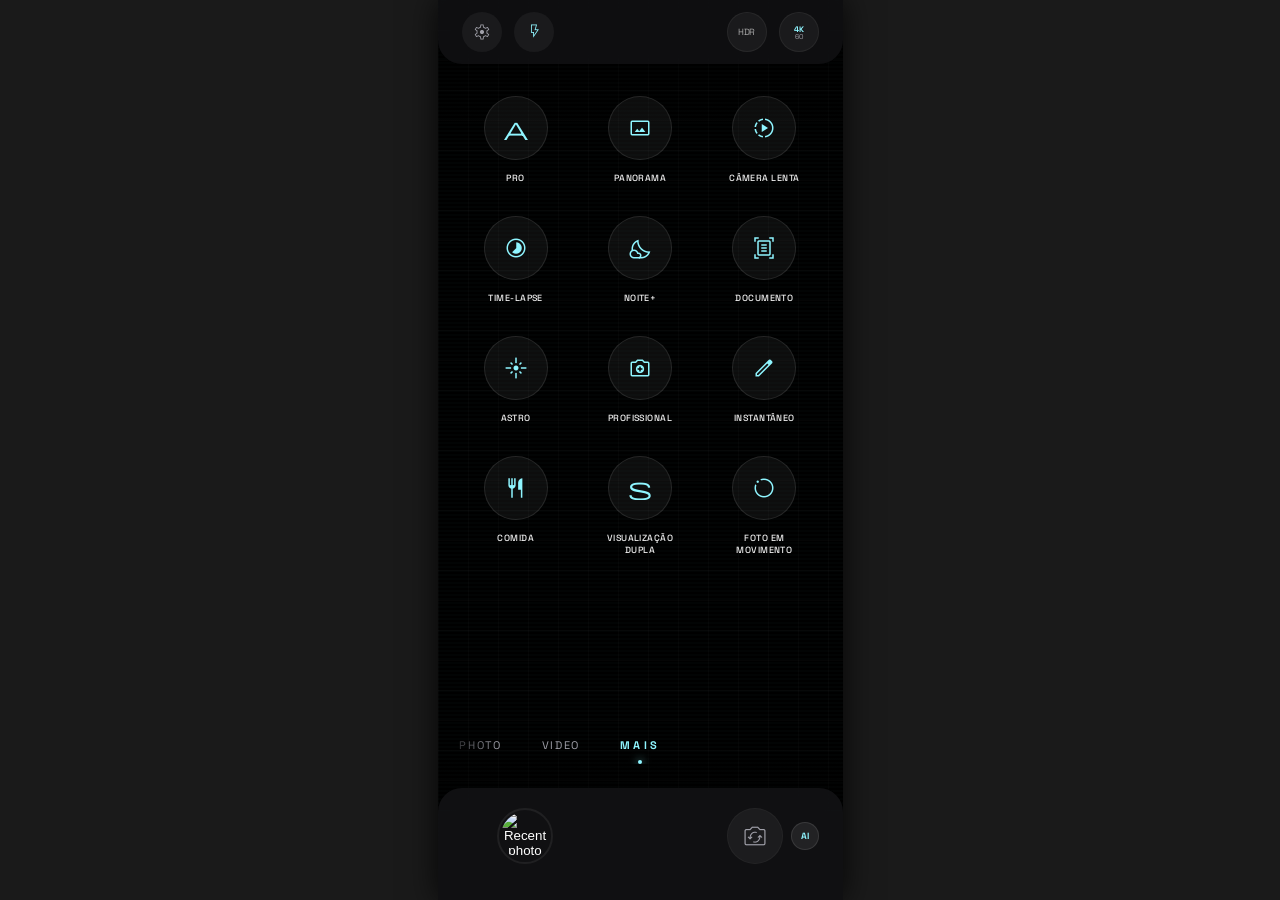
==== more.html @ 6287ccce "the english version" ====
<!DOCTYPE html>
<html lang="en">

<head>
    <meta charset="utf-8">
    <meta name="viewport" content="width=device-width, initial-scale=1.0, maximum-scale=1.0, user-scalable=no">
    <title>JOVI - Precision Camera</title>

    <!-- Fonts -->
    <link rel="preconnect" href="https://fonts.googleapis.com">
    <link rel="preconnect" href="https://fonts.gstatic.com" crossorigin>
    <link
        href="https://fonts.googleapis.com/css2?family=Inter:wght@400;500;600&family=Space+Grotesk:wght@300;400;500;700&display=swap"
        rel="stylesheet">
    <link href="https://fonts.googleapis.com/css2?family=Material+Symbols+Outlined:wght,FILL@100..700,0..1&display=swap"
        rel="stylesheet">

    <!-- Styles -->
    <link rel="stylesheet" href="src/css/style.css">
</head>

<body class="app-wrapper">
    <!-- App Container -->
    <main class="app-container" id="camera-app">
        <!-- Viewfinder Layer -->
        <div class="viewfinder-layer">
            <div class="grid-pattern"></div>

            <!-- More Modes Content (Replacing Image) -->
            <div class="more-viewfinder-grid">
                <div class="modes-grid">
                    <div class="mode-option">
                        <div class="mode-icon-wrapper"><span class="material-symbols-outlined">aperture</span></div>
                        <span class="mode-label">PRO</span>
                    </div>
                    <div class="mode-option">
                        <div class="mode-icon-wrapper"><span class="material-symbols-outlined">panorama</span></div>
                        <span class="mode-label">PANORAMA</span>
                    </div>
                    <div class="mode-option">
                        <div class="mode-icon-wrapper"><span class="material-symbols-outlined">slow_motion_video</span>
                        </div>
                        <span class="mode-label">CÂMERA LENTA</span>
                    </div>
                    <div class="mode-option">
                        <div class="mode-icon-wrapper"><span class="material-symbols-outlined">timelapse</span></div>
                        <span class="mode-label">TIME-LAPSE</span>
                    </div>
                    <div class="mode-option">
                        <div class="mode-icon-wrapper"><span class="material-symbols-outlined">nights_stay</span></div>
                        <span class="mode-label">NOITE+</span>
                    </div>
                    <div class="mode-option">
                        <div class="mode-icon-wrapper"><span class="material-symbols-outlined">document_scanner</span>
                        </div>
                        <span class="mode-label">DOCUMENTO</span>
                    </div>
                    <div class="mode-option">
                        <div class="mode-icon-wrapper"><span class="material-symbols-outlined">flare</span></div>
                        <span class="mode-label">ASTRO</span>
                    </div>
                    <div class="mode-option">
                        <div class="mode-icon-wrapper"><span class="material-symbols-outlined">camera_enhance</span>
                        </div>
                        <span class="mode-label">PROFISSIONAL</span>
                    </div>
                    <div class="mode-option">
                        <div class="mode-icon-wrapper"><span class="material-symbols-outlined">edit</span></div>
                        <span class="mode-label">INSTANTÂNEO</span>
                    </div>
                    <div class="mode-option">
                        <div class="mode-icon-wrapper"><span class="material-symbols-outlined">restaurant</span></div>
                        <span class="mode-label">COMIDA</span>
                    </div>
                    <div class="mode-option">
                        <div class="mode-icon-wrapper"><span class="material-symbols-outlined">split_screen</span></div>
                        <span class="mode-label">VISUALIZAÇÃO DUPLA</span>
                    </div>
                    <div class="mode-option">
                        <div class="mode-icon-wrapper"><span class="material-symbols-outlined">motion_photos_on</span>
                        </div>
                        <span class="mode-label">FOTO EM MOVIMENTO</span>
                    </div>
                </div>
            </div>

            <div class="scanline" aria-hidden="true"></div>
            <div class="viewfinder-overlay" aria-hidden="true"></div>
        </div>

        <!-- Top Navigation -->
        <header>
            <div class="header-group">
                <button class="icon-btn" aria-label="Settings">
                    <span class="material-symbols-outlined">settings</span>
                </button>
                <button class="icon-btn primary" aria-label="Flash">
                    <span class="material-symbols-outlined">flash_on</span>
                </button>
            </div>

            <div class="header-group">
                <button class="status-badge" aria-label="HDR settings">
                    <span class="badge-text-hdr">HDR</span>
                </button>
                <button class="status-badge" aria-label="Resolution and framerate">
                    <div class="badge-resolution">
                        <span class="res-main">4K</span>
                        <span class="res-sub">60</span>
                    </div>
                </button>
            </div>
        </header>

        <!-- Mode Picker -->
        <nav class="mode-picker" aria-label="Camera Modes">
            <div class="mode-list">
                <button class="mode-item" onclick="location.href='index.html'">Night</button>
                <button class="mode-item" onclick="location.href='index.html'">Portrait</button>
                <button class="mode-item" onclick="location.href='index.html'">Photo</button>
                <button class="mode-item" onclick="location.href='index.html'">Video</button>
                <button class="mode-item active">Mais</button>
            </div>
        </nav>

        <!-- Bottom Navigation -->
        <footer>
            <!-- Gallery -->
            <button class="gallery-btn" aria-label="Open Gallery">
                <img alt="Recent photo preview" class="gallery-img"
                    src="https://lh3.googleusercontent.com/aida-public/[base64]">
            </button>

            <!-- Shutter (Empty space for more screen, or keep it?) -->
            <div class="shutter-container" style="opacity: 0; pointer-events: none;">
                <div class="shutter-glow" aria-hidden="true"></div>
                <button class="shutter-btn" aria-label="Take photo">
                    <div class="shutter-inner">
                        <div class="shutter-core"></div>
                    </div>
                </button>
            </div>

            <!-- Flip Camera & AI -->
            <div class="flip-wrapper">
                <button class="flip-btn" aria-label="Switch camera">
                    <span class="material-symbols-outlined">flip_camera_ios</span>
                </button>
                <button class="ai-btn" aria-label="AI Mode">AI</button>
            </div>
        </footer>


    </main>

    <script src="src/js/script.js"></script>
    <script>
        // Ensure "Mais" is centered on load
        document.addEventListener('DOMContentLoaded', () => {
            const activeMode = document.querySelector('.mode-item.active');
            if (activeMode) activeMode.scrollIntoView({ inline: 'center' });
        });
    </script>
</body>

</html>
---- src/css/style.css ----
:root {
    --primary: #8ff5ff;
    --primary-container: #00eefc;
    --background: #0e0e0e;
    --surface-lowest: #000000;
    --surface-container: #191919;
    --on-surface: #ffffff;
    --on-surface-variant: #ababab;
    --outline-variant: rgba(72, 72, 72, 0.3);
    --zinc-900: #18181b;
    --white-5: rgba(255, 255, 255, 0.05);
    --white-10: rgba(255, 255, 255, 0.1);
    --white-20: rgba(255, 255, 255, 0.2);
    
    --font-headline: 'Space Grotesk', sans-serif;
    --font-body: 'Inter', sans-serif;
}

* {
    margin: 0;
    padding: 0;
    box-sizing: border-box;
}

body {
    background-color: #1a1a1a;
    color: var(--on-surface);
    font-family: var(--font-body);
    overflow: hidden;
    user-select: none;
    -webkit-user-select: none;
}

.app-wrapper {
    display: flex;
    justify-content: center;
    align-items: center;
    width: 100vw;
    width: 100dvw;
    height: 100vh;
    height: 100dvh;
}

.app-container {
    position: relative;
    aspect-ratio: 1260 / 2800;
    height: 100%;
    max-height: 100dvh;
    max-width: 100dvw;
    overflow: hidden;
    background-color: var(--surface-lowest);
    box-shadow: 0 0 30px rgba(0,0,0,0.8);
}

@media (max-aspect-ratio: 1260/2800) {
    .app-container {
        height: auto;
        width: 100%;
        box-shadow: none;
    }
}

/* Viewfinder */
.viewfinder-layer {
    position: absolute;
    inset: 0;
    z-index: 0;
    overflow: hidden;
    background-color: var(--surface-lowest);
}

.camera-view {
    position: absolute;
    inset: 0;
    width: 100%;
    height: 100%;
    object-fit: cover;
    transition: transform 0.5s ease-in-out;
}

.scanline {
    position: absolute;
    inset: 0;
    background: linear-gradient(to bottom, transparent 50%, rgba(143, 245, 255, 0.05) 50%);
    background-size: 100% 4px;
    opacity: 0.3;
    pointer-events: none;
}

.viewfinder-overlay {
    position: absolute;
    inset: 0;
    background: linear-gradient(to bottom, rgba(0,0,0,0.4) 0%, rgba(0,0,0,0) 20%, rgba(0,0,0,0) 80%, rgba(0,0,0,0.6) 100%);
    pointer-events: none;
}

/* Header */
header {
    position: absolute;
    top: 0;
    width: 100%;
    z-index: 50;
    display: flex;
    justify-content: space-between;
    align-items: center;
    padding: 0 1.5rem;
    height: 4rem;
    background-color: rgba(24, 24, 27, 0.6);
    backdrop-filter: blur(20px);
    -webkit-backdrop-filter: blur(20px);
    border-bottom-left-radius: 1.5rem;
    border-bottom-right-radius: 1.5rem;
}

.header-group {
    display: flex;
    align-items: center;
    gap: 0.75rem;
}

/* Buttons */
button {
    background: none;
    border: none;
    cursor: pointer;
    color: inherit;
    transition: all 0.2s ease;
    display: flex;
    align-items: center;
    justify-content: center;
    outline: none;
}

.icon-btn {
    width: 2.5rem;
    height: 2.5rem;
    border-radius: 50%;
    background-color: var(--white-5);
    color: #a1a1aa;
}

.icon-btn:active {
    transform: scale(0.9);
    background-color: var(--white-20);
}

.icon-btn.primary {
    color: var(--primary);
}

.status-badge {
    width: 2.5rem;
    height: 2.5rem;
    border-radius: 50%;
    background-color: var(--white-5);
    border: 1px solid var(--outline-variant);
}

.status-badge:active {
    transform: scale(0.9);
    background-color: var(--white-20);
}

.badge-text-hdr {
    font-family: var(--font-headline);
    font-size: 9px;
    letter-spacing: -0.025em;
    color: var(--on-surface-variant);
}

.badge-resolution {
    display: flex;
    flex-direction: column;
    align-items: center;
}

.res-main {
    font-family: var(--font-headline);
    font-size: 8px;
    color: var(--primary);
    font-weight: bold;
    line-height: 1;
}

.res-sub {
    font-family: var(--font-headline);
    font-size: 7px;
    color: #a1a1aa;
    line-height: 1;
}

/* Mode Picker */
.mode-picker {
    position: absolute;
    bottom: 8.5rem;
    width: 100%;
    z-index: 40;
    overflow: hidden;
}

.mode-list {
    display: flex;
    align-items: center;
    gap: 2.5rem;
    padding: 0 50%; /* Allow first/last items to center */
    overflow-x: auto;
    scrollbar-width: none;
    -ms-overflow-style: none;
    scroll-snap-type: x mandatory;
    mask-image: linear-gradient(to right, transparent, black 15%, black 85%, transparent);
    -webkit-mask-image: linear-gradient(to right, transparent, black 15%, black 85%, transparent);
}

.mode-list::-webkit-scrollbar {
    display: none;
}

.mode-item {
    color: #a1a1aa;
    font-family: var(--font-headline);
    font-size: 11px;
    letter-spacing: 0.15em;
    text-transform: uppercase;
    white-space: nowrap;
    scroll-snap-align: center;
    position: relative;
    padding-bottom: 0.75rem;
    flex-shrink: 0;
    transition: all 0.3s ease;
}

.mode-item:hover {
    color: var(--on-surface);
}

.mode-item.active {
    color: var(--primary);
    font-weight: bold;
    letter-spacing: 0.3em;
}

.mode-item.active::after {
    content: '';
    position: absolute;
    bottom: 0;
    left: 50%;
    transform: translateX(-50%);
    width: 4px;
    height: 4px;
    background-color: var(--primary);
    border-radius: 50%;
    box-shadow: 0 0 8px var(--primary);
}

/* Bottom Navigation */
footer {
    position: absolute;
    bottom: 0;
    width: 100%;
    z-index: 50;
    display: flex;
    justify-content: space-around;
    align-items: center;
    padding: 1rem 2rem 2rem;
    background-color: rgba(24, 24, 27, 0.7);
    backdrop-filter: blur(30px);
    -webkit-backdrop-filter: blur(30px);
    border-top-left-radius: 1.5rem;
    border-top-right-radius: 1.5rem;
}

.flip-wrapper {
    position: relative;
    width: 3.5rem;
    height: 3.5rem;
    display: flex;
    align-items: center;
    justify-content: center;
}

.ai-btn {
    position: absolute;
    left: 100%;
    margin-left: 0.5rem;
    width: 1.75rem;
    height: 1.75rem;
    border-radius: 50%;
    background-color: rgba(255, 255, 255, 0.08);
    color: var(--primary);
    font-size: 9px;
    font-weight: 700;
    font-family: var(--font-headline);
    border: 1px solid rgba(255, 255, 255, 0.1);
    transition: all 0.2s ease;
    display: flex;
    align-items: center;
    justify-content: center;
    cursor: pointer;
}

.ai-btn:active {
    transform: scale(0.9);
    background-color: rgba(255, 255, 255, 0.2);
}

.gallery-btn {
    width: 3.5rem;
    height: 3.5rem;
    border-radius: 50%;
    overflow: hidden;
    border: 2px solid var(--outline-variant);
    padding: 2px;
}

.gallery-btn:hover {
    transform: scale(1.1);
}

.gallery-img {
    width: 100%;
    height: 100%;
    object-fit: cover;
    border-radius: 50%;
}

.shutter-container {
    position: relative;
    display: flex;
    align-items: center;
    justify-content: center;
}

.shutter-glow {
    position: absolute;
    width: 5rem;
    height: 5rem;
    border-radius: 50%;
    border: 1px solid rgba(143, 245, 255, 0.2);
    animation: pulse 2s infinite;
    pointer-events: none;
}

.shutter-btn {
    width: 4rem;
    height: 4rem;
    border-radius: 50%;
    background: linear-gradient(to bottom right, var(--primary), var(--primary-container));
    box-shadow: 0 0 20px rgba(0, 240, 255, 0.4);
}

.shutter-btn:active {
    transform: scale(0.95);
    box-shadow: inset 0 0 10px rgba(0,0,0,0.2);
}

.shutter-inner {
    width: 3.5rem;
    height: 3.5rem;
    border: 2px solid rgba(0, 0, 0, 0.1);
    border-radius: 50%;
    display: flex;
    align-items: center;
    justify-content: center;
}

.shutter-core {
    width: 3rem;
    height: 3rem;
    background-color: rgba(255, 255, 255, 0.2);
    border-radius: 50%;
}

.flip-btn {
    width: 3.5rem;
    height: 3.5rem;
    border-radius: 50%;
    background-color: var(--white-5);
    border: 1px solid rgba(72, 72, 72, 0.2);
    color: #a1a1aa;
}

.flip-btn:hover {
    transform: scale(1.1);
}

.flip-btn:active {
    transform: scale(0.9);
    color: var(--primary);
}

/* Icons */
.material-symbols-outlined {
    font-variation-settings: 'FILL' 0, 'wght' 200, 'GRAD' 0, 'opsz' 24;
    font-size: 20px;
}

.flip-btn .material-symbols-outlined {
    font-size: 28px;
}

@keyframes pulse {
    0% { transform: scale(1); opacity: 0.5; }
    50% { transform: scale(1.1); opacity: 0.2; }
    100% { transform: scale(1); opacity: 0.5; }
}
/* More Screen Grid (Inside Viewfinder) */
.more-viewfinder-grid {
    position: absolute;
    inset: 0;
    z-index: 1;
    display: flex;
    flex-direction: column;
    padding: 6rem 1.5rem 12rem;
    overflow-y: auto;
    scrollbar-width: none;
}

.more-viewfinder-grid::-webkit-scrollbar {
    display: none;
}

.modes-grid {
    display: grid;
    grid-template-columns: repeat(3, 1fr);
    gap: 2rem 1rem;
    width: 100%;
}

.mode-option {
    display: flex;
    flex-direction: column;
    align-items: center;
    gap: 0.75rem;
    cursor: pointer;
    transition: transform 0.2s ease;
}

.mode-option:active {
    transform: scale(0.9);
}

.mode-icon-wrapper {
    width: 4rem;
    height: 4rem;
    border-radius: 50%;
    background-color: rgba(255, 255, 255, 0.05);
    border: 1px solid rgba(255, 255, 255, 0.1);
    display: flex;
    align-items: center;
    justify-content: center;
    color: var(--primary);
}

.mode-icon-wrapper .material-symbols-outlined {
    font-size: 24px;
    font-variation-settings: 'FILL' 0, 'wght' 300;
    display: inline-block;
    width: 24px;
    height: 24px;
    overflow: hidden;
}

.mode-label {
    font-family: var(--font-headline);
    font-size: 9px;
    letter-spacing: 0.05em;
    text-transform: uppercase;
    text-align: center;
    color: #efefef;
    font-weight: 500;
    max-width: 80px;
}

/* Background Grid (Subtle) */
.grid-pattern {
    position: absolute;
    inset: 0;
    background-image: 
        linear-gradient(rgba(255, 255, 255, 0.02) 1px, transparent 1px),
        linear-gradient(90deg, rgba(255, 255, 255, 0.02) 1px, transparent 1px);
    background-size: 30px 30px;
    pointer-events: none;
    z-index: 0;
}

/* Transitions */
.viewfinder-layer {
    transition: filter 0.5s cubic-bezier(0.4, 0, 0.2, 1);
}

.mode-transitioning .viewfinder-layer {
    filter: blur(10px) brightness(0.5);
}

/* ========================= */
/* AI Chat Overlay            */
/* ========================= */

.ai-overlay {
    position: absolute;
    inset: 0;
    z-index: 200;
    display: flex;
    align-items: flex-end;
    opacity: 0;
    pointer-events: none;
    transition: opacity 0.35s ease;
    overflow: hidden;
}

.ai-overlay.ai-overlay-visible {
    opacity: 1;
    pointer-events: auto;
}

.ai-panel {
    width: 100%;
    height: 85%;
    display: flex;
    flex-direction: column;
    background: rgba(10, 10, 12, 0.78);
    backdrop-filter: blur(24px);
    -webkit-backdrop-filter: blur(24px);
    border-top-left-radius: 1.5rem;
    border-top-right-radius: 1.5rem;
    border-top: 1px solid rgba(143, 245, 255, 0.1);
    transform: translateY(100%);
    transition: transform 0.4s cubic-bezier(0.32, 0.72, 0, 1);
}

.ai-overlay.ai-overlay-visible .ai-panel {
    transform: translateY(0);
}

/* Header */
.ai-header {
    display: flex;
    align-items: center;
    justify-content: space-between;
    padding: 1.25rem 1.5rem 1rem;
    border-bottom: 1px solid rgba(255, 255, 255, 0.06);
    flex-shrink: 0;
}

.ai-header-left {
    display: flex;
    align-items: center;
    gap: 0.75rem;
}

.ai-logo {
    width: 1.75rem;
    height: 1.75rem;
    border-radius: 50%;
    background: linear-gradient(135deg, var(--primary), var(--primary-container));
    color: #000;
    font-size: 9px;
    font-weight: 800;
    font-family: var(--font-headline);
    display: flex;
    align-items: center;
    justify-content: center;
}

.ai-title {
    font-family: var(--font-headline);
    font-size: 14px;
    font-weight: 600;
    letter-spacing: 0.1em;
    color: var(--on-surface);
}

.ai-close-btn {
    width: 2rem;
    height: 2rem;
    border-radius: 50%;
    background: rgba(255, 255, 255, 0.06);
    color: var(--on-surface-variant);
}

.ai-close-btn:active {
    transform: scale(0.9);
    background: var(--white-20);
}

.ai-close-btn .material-symbols-outlined {
    font-size: 18px;
}

/* Messages Area */
.ai-messages {
    flex: 1;
    overflow-y: auto;
    padding: 1.25rem 1rem;
    display: flex;
    flex-direction: column;
    gap: 1rem;
    scrollbar-width: none;
}

.ai-messages::-webkit-scrollbar {
    display: none;
}

.ai-msg {
    display: flex;
    align-items: flex-start;
    gap: 0.6rem;
    max-width: 90%;
    animation: aiMsgIn 0.3s ease-out;
}

.ai-msg-bot {
    align-self: flex-start;
}

.ai-msg-user {
    align-self: flex-end;
    flex-direction: row-reverse;
}

.ai-avatar {
    width: 1.5rem;
    height: 1.5rem;
    border-radius: 50%;
    background: linear-gradient(135deg, var(--primary), var(--primary-container));
    color: #000;
    font-size: 7px;
    font-weight: 800;
    font-family: var(--font-headline);
    display: flex;
    align-items: center;
    justify-content: center;
    flex-shrink: 0;
    margin-top: 0.15rem;
}

.ai-msg-user .ai-avatar {
    background: rgba(255, 255, 255, 0.15);
    color: var(--on-surface);
}

.ai-bubble {
    background: rgba(255, 255, 255, 0.06);
    border: 1px solid rgba(255, 255, 255, 0.05);
    border-radius: 1rem;
    padding: 0.65rem 0.9rem;
    font-size: 12px;
    line-height: 1.5;
    color: var(--on-surface);
    font-family: var(--font-body);
}

.ai-msg-user .ai-bubble {
    background: rgba(143, 245, 255, 0.1);
    border-color: rgba(143, 245, 255, 0.15);
}

/* Typing indicator */
.ai-typing .ai-bubble::after {
    content: '...';
    animation: aiDots 1.2s steps(4, end) infinite;
}

@keyframes aiDots {
    0% { content: ''; }
    25% { content: '.'; }
    50% { content: '..'; }
    75% { content: '...'; }
}

/* Input Area */
.ai-input-area {
    display: flex;
    align-items: center;
    gap: 0.5rem;
    padding: 0.75rem 1rem 1.5rem;
    border-top: 1px solid rgba(255, 255, 255, 0.06);
    flex-shrink: 0;
}

.ai-input {
    flex: 1;
    height: 2.5rem;
    border-radius: 1.25rem;
    border: 1px solid rgba(255, 255, 255, 0.1);
    background: rgba(255, 255, 255, 0.05);
    color: var(--on-surface);
    font-family: var(--font-body);
    font-size: 13px;
    padding: 0 1rem;
    outline: none;
    transition: border-color 0.2s ease;
}

.ai-input::placeholder {
    color: rgba(255, 255, 255, 0.3);
}

.ai-input:focus {
    border-color: rgba(143, 245, 255, 0.3);
}

.ai-send-btn {
    width: 2.5rem;
    height: 2.5rem;
    border-radius: 50%;
    background: linear-gradient(135deg, var(--primary), var(--primary-container));
    color: #000;
    flex-shrink: 0;
}

.ai-send-btn:active {
    transform: scale(0.9);
}

.ai-send-btn .material-symbols-outlined {
    font-size: 18px;
    font-variation-settings: 'FILL' 1;
}

@keyframes aiMsgIn {
    from {
        opacity: 0;
        transform: translateY(8px);
    }
    to {
        opacity: 1;
        transform: translateY(0);
    }
}
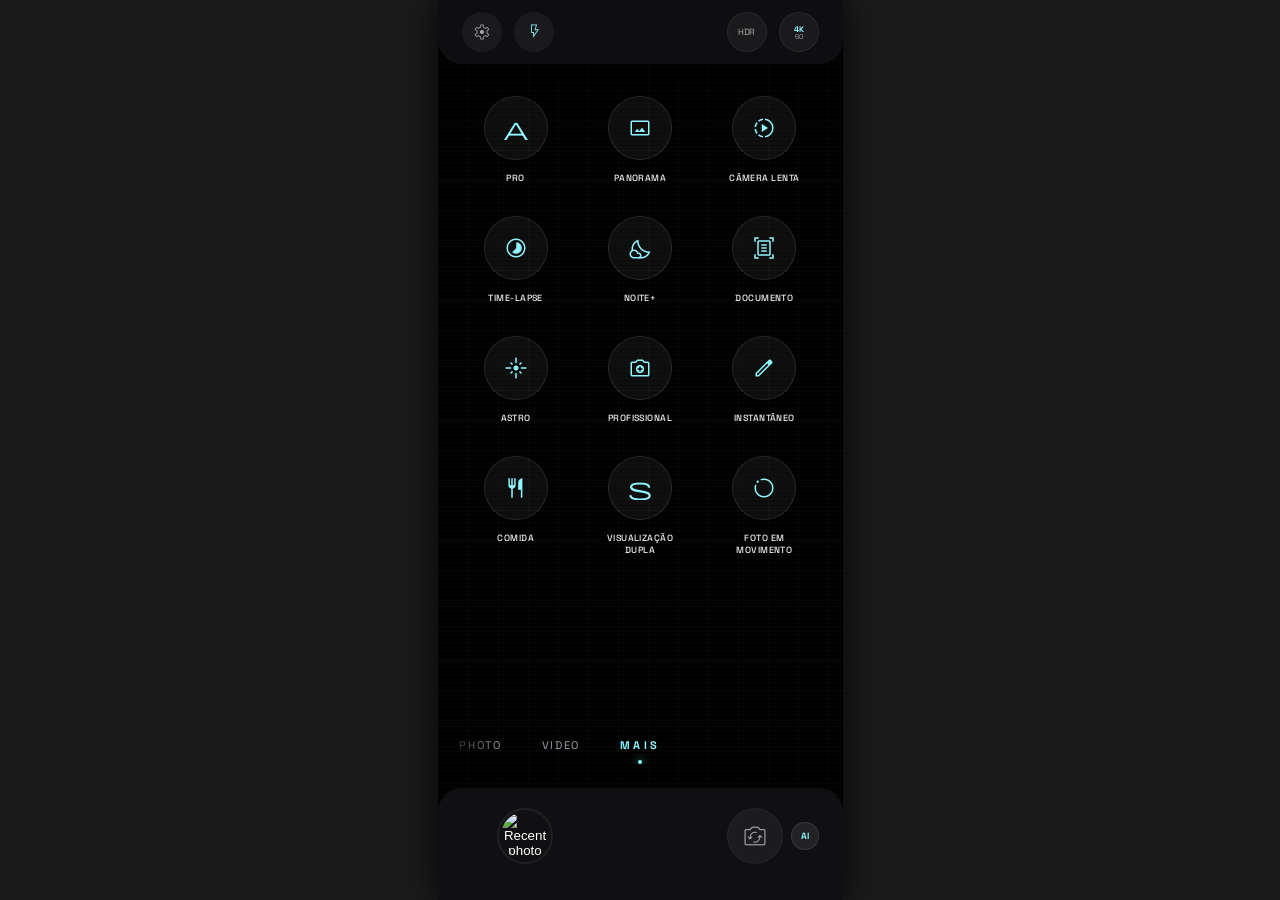
==== commit 8be51627: "docs: Traduz os comentários do código para português" ====
--- a/more.html
+++ b/more.html
@@ -6,7 +6,7 @@
     <meta name="viewport" content="width=device-width, initial-scale=1.0, maximum-scale=1.0, user-scalable=no">
     <title>JOVI - Precision Camera</title>
 
-    <!-- Fonts -->
+    <!-- API EXTERNO -->
     <link rel="preconnect" href="https://fonts.googleapis.com">
     <link rel="preconnect" href="https://fonts.gstatic.com" crossorigin>
     <link
@@ -15,7 +15,7 @@
     <link href="https://fonts.googleapis.com/css2?family=Material+Symbols+Outlined:wght,FILL@100..700,0..1&display=swap"
         rel="stylesheet">
 
-    <!-- Styles -->
+    <!-- CSS EXTERNO -->
     <link rel="stylesheet" href="src/css/style.css">
 </head>
 
@@ -26,7 +26,7 @@
         <div class="viewfinder-layer">
             <div class="grid-pattern"></div>
 
-            <!-- More Modes Content (Replacing Image) -->
+            <!-- Mais Conteúdo de Modos (Substituir Imagem) -->
             <div class="more-viewfinder-grid">
                 <div class="modes-grid">
                     <div class="mode-option">
@@ -88,7 +88,7 @@
             <div class="viewfinder-overlay" aria-hidden="true"></div>
         </div>
 
-        <!-- Top Navigation -->
+        <!-- Navegação superior -->
         <header>
             <div class="header-group">
                 <button class="icon-btn" aria-label="Settings">
@@ -112,7 +112,7 @@
             </div>
         </header>
 
-        <!-- Mode Picker -->
+        <!-- Seletor de modo -->
         <nav class="mode-picker" aria-label="Camera Modes">
             <div class="mode-list">
                 <button class="mode-item" onclick="location.href='index.html'">Night</button>
@@ -123,15 +123,15 @@
             </div>
         </nav>
 
-        <!-- Bottom Navigation -->
+        <!-- Navegação inferior -->
         <footer>
-            <!-- Gallery -->
+            <!-- Galeria -->
             <button class="gallery-btn" aria-label="Open Gallery">
                 <img alt="Recent photo preview" class="gallery-img"
                     src="https://lh3.googleusercontent.com/aida-public/[base64]">
             </button>
 
-            <!-- Shutter (Empty space for more screen, or keep it?) -->
+            <!-- Shutter -->
             <div class="shutter-container" style="opacity: 0; pointer-events: none;">
                 <div class="shutter-glow" aria-hidden="true"></div>
                 <button class="shutter-btn" aria-label="Take photo">
@@ -141,7 +141,7 @@
                 </button>
             </div>
 
-            <!-- Flip Camera & AI -->
+            <!-- Câmera Flip e IA -->
             <div class="flip-wrapper">
                 <button class="flip-btn" aria-label="Switch camera">
                     <span class="material-symbols-outlined">flip_camera_ios</span>
@@ -155,7 +155,7 @@
 
     <script src="src/js/script.js"></script>
     <script>
-        // Ensure "Mais" is centered on load
+        // Certifique-se de que “Mais” fique centralizado ao carregar a página
         document.addEventListener('DOMContentLoaded', () => {
             const activeMode = document.querySelector('.mode-item.active');
             if (activeMode) activeMode.scrollIntoView({ inline: 'center' });
--- a/src/css/style.css
+++ b/src/css/style.css
@@ -189,7 +189,7 @@
     line-height: 1;
 }
 
-/* Mode Picker */
+/* Seletor de modo */
 .mode-picker {
     position: absolute;
     bottom: 8.5rem;
@@ -202,7 +202,7 @@
     display: flex;
     align-items: center;
     gap: 2.5rem;
-    padding: 0 50%; /* Allow first/last items to center */
+    padding: 0 50%; /* Permitir que o primeiro e o último item fiquem centralizados */
     overflow-x: auto;
     scrollbar-width: none;
     -ms-overflow-style: none;
@@ -252,7 +252,7 @@
     box-shadow: 0 0 8px var(--primary);
 }
 
-/* Bottom Navigation */
+/* Navegação na parte inferior */
 footer {
     position: absolute;
     bottom: 0;
@@ -388,7 +388,7 @@
     color: var(--primary);
 }
 
-/* Icons */
+/* Ícones */
 .material-symbols-outlined {
     font-variation-settings: 'FILL' 0, 'wght' 200, 'GRAD' 0, 'opsz' 24;
     font-size: 20px;
@@ -403,7 +403,7 @@
     50% { transform: scale(1.1); opacity: 0.2; }
     100% { transform: scale(1); opacity: 0.5; }
 }
-/* More Screen Grid (Inside Viewfinder) */
+/* Mais grade na tela (dentro do visor) */
 .more-viewfinder-grid {
     position: absolute;
     inset: 0;
@@ -471,7 +471,7 @@
     max-width: 80px;
 }
 
-/* Background Grid (Subtle) */
+/* Fundo em grade (sutil) */
 .grid-pattern {
     position: absolute;
     inset: 0;
@@ -483,7 +483,7 @@
     z-index: 0;
 }
 
-/* Transitions */
+/* Transições */
 .viewfinder-layer {
     transition: filter 0.5s cubic-bezier(0.4, 0, 0.2, 1);
 }
@@ -493,7 +493,7 @@
 }
 
 /* ========================= */
-/* AI Chat Overlay            */
+/* Janela de bate-papo com IA */
 /* ========================= */
 
 .ai-overlay {
@@ -587,7 +587,7 @@
     font-size: 18px;
 }
 
-/* Messages Area */
+/* Área de mensagens */
 .ai-messages {
     flex: 1;
     overflow-y: auto;
@@ -656,7 +656,7 @@
     border-color: rgba(143, 245, 255, 0.15);
 }
 
-/* Typing indicator */
+/* Indicador de digitação */
 .ai-typing .ai-bubble::after {
     content: '...';
     animation: aiDots 1.2s steps(4, end) infinite;
@@ -669,7 +669,7 @@
     75% { content: '...'; }
 }
 
-/* Input Area */
+/* Área de entrada */
 .ai-input-area {
     display: flex;
     align-items: center;
